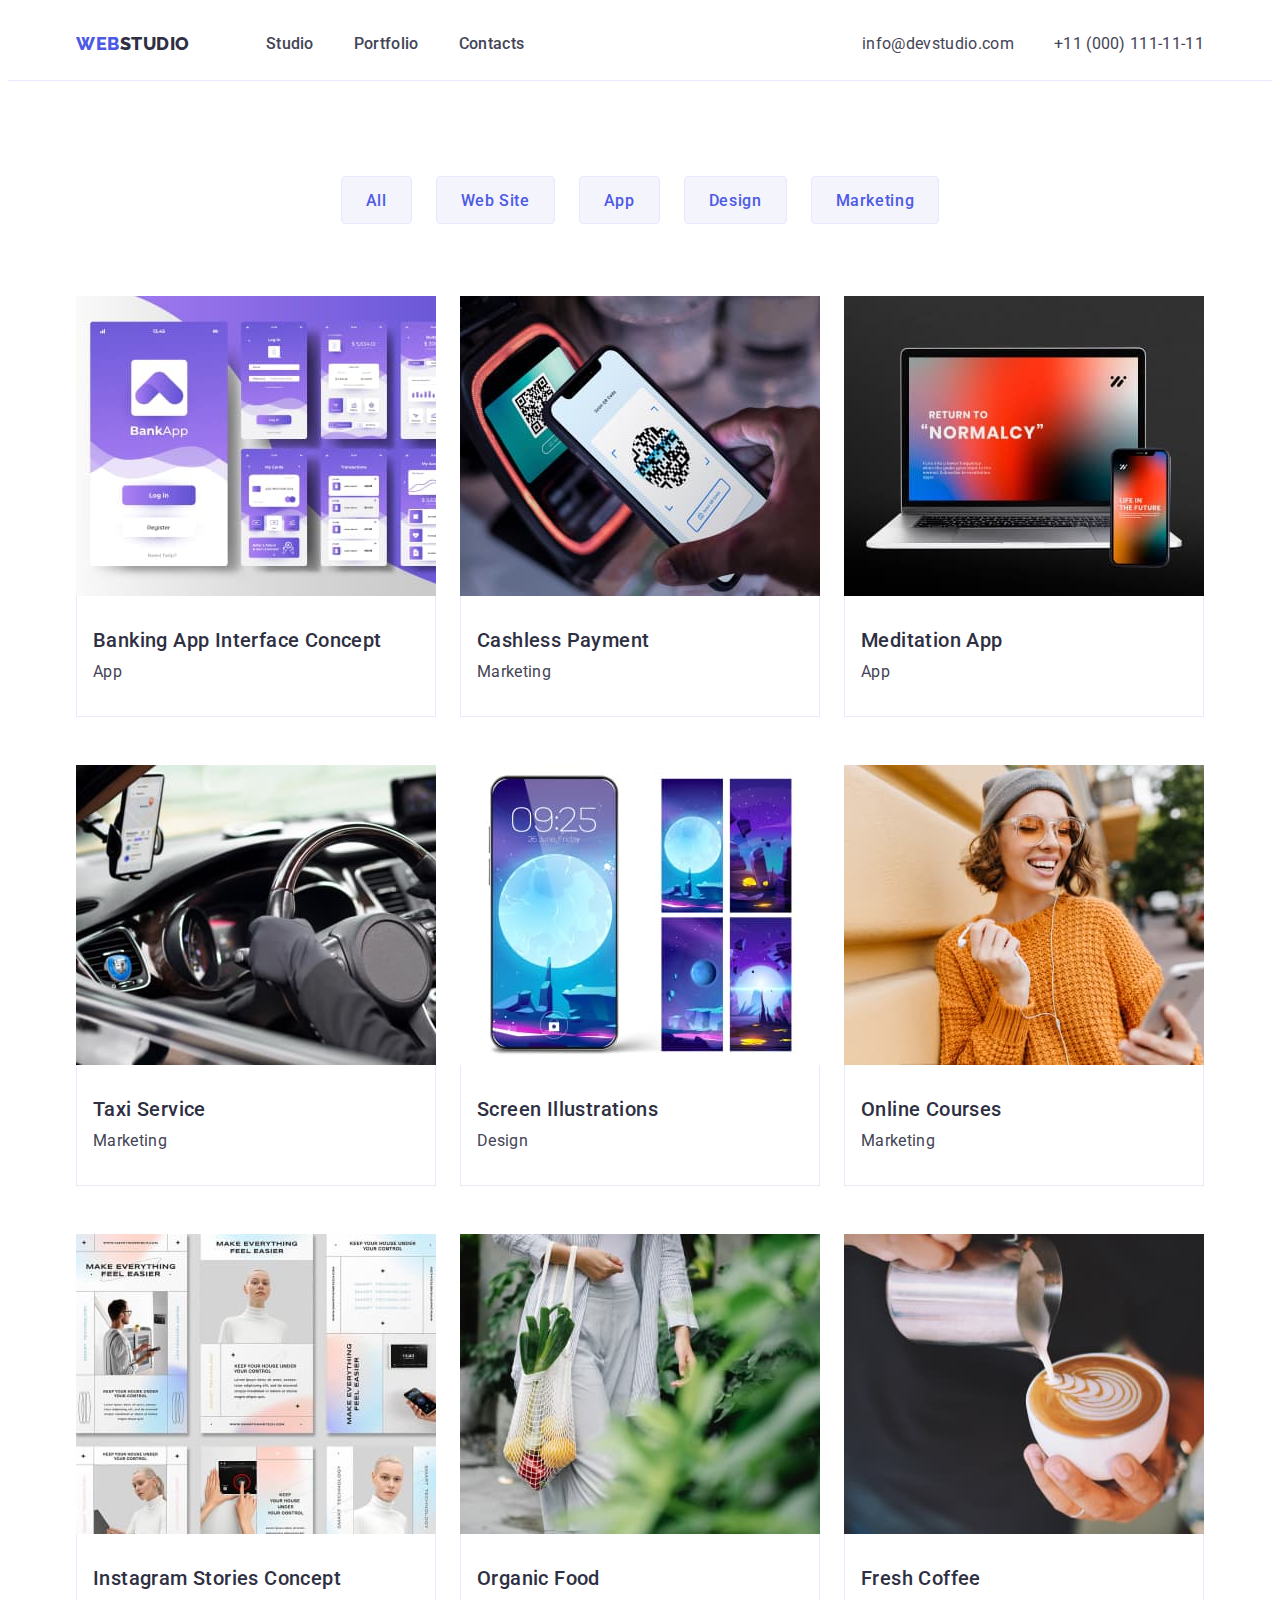
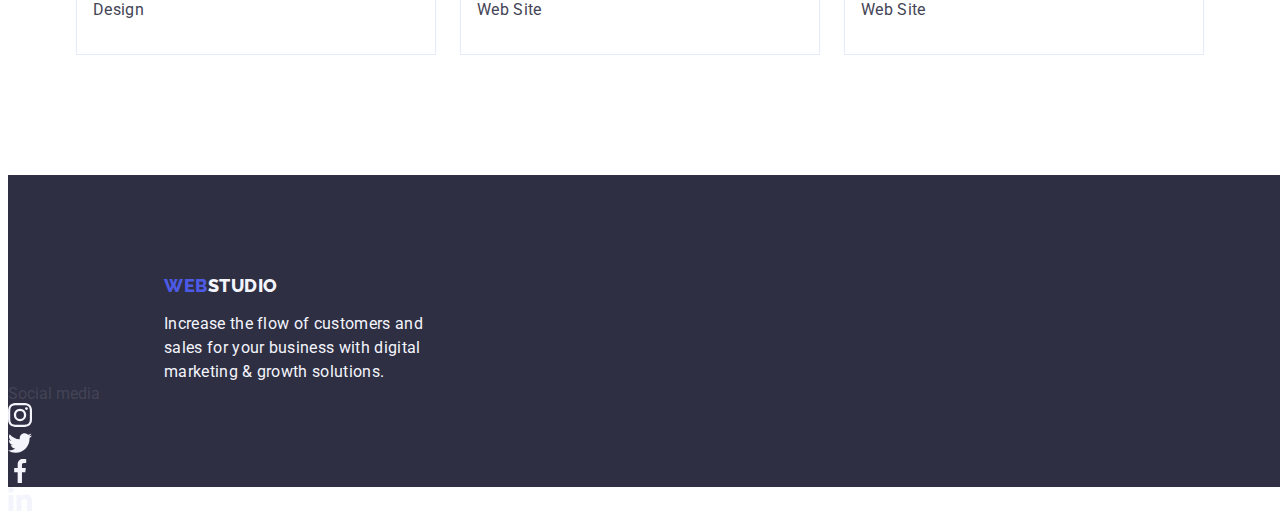
==== portfolio.html @ beffed5a "Initial commit" ====
<!DOCTYPE html>
<html lang="en">

<head>
    <meta charset="UTF-8">
    <meta http-equiv="X-UA-Compatible" content="IE=edge">
    <meta name="viewport" content="width=device-width, initial-scale=1.0">
    <title>goit-markup-hw-04</title>
    <link rel="preconnect" href="https://fonts.googleapis.com">
    <link rel="preconnect" href="https://fonts.gstatic.com" crossorigin>
    <link href="https://fonts.googleapis.com/css2?family=Roboto:wght@400;500;700&family=Raleway:wght@800&display=swap"
        rel="stylesheet">
    <link href="https://cdnjs.cloudflare.com/ajax/libs/modern-normalize/1.1.0/modern-normalize.min.css" rel="stylesheet"
        integrity="sha512-wpPYUAdjBVSE4KJnH1VR1HeZfpl1ub8YT/NKx4PuQ5NmX2tKuGu6U/JRp5y+Y8XG2tV+wKQpNHVUX03MfMFn9Q=="
        crossorigin="anonymous" referrerpolicy="no-referrer">
    <link rel="stylesheet" href="./css/styles.css">
</head>

<body>
    <header class="page-header">
        <div class="container page-header-container">
            <nav class="page-navigation page-navigation-container">
                <a class="logo link logo-container" href="./index.html">Web<span class="logo-studio">Studio</span>
                </a>
                <ul class="menu list">
                    <li class="menu-item"><a class="menu-item link menu-item-container" href="./index.html">Studio</a>
                    </li>
                    <li class="menu-item"><a class="menu-item link menu-item-container"
                            href="./portfolio.html">Portfolio</a></li>
                    <li class="menu-item "><a class="menu-item link menu-item-container" href="">Contacts</a></li>
                </ul>
            </nav>
            <address class="contacts">
                <ul class="address list address-container">
                    <li class="address-item"><a class="address-item link"
                            href="mailto:info@devstudio.com">info@devstudio.com</a>
                    </li>
                    <li class="address-item"><a class="address-item link" href="tel:+110001111111">+11 (000)
                            111-11-11</a>
                    </li>
                </ul>
            </address>
        </div>
    </header>
    <main>
        <section class="link main-container">
            <div class="container menu-port-container">
                <h1 class="section-title visually-hidden">Our portfolio</h1>
                <ul class="list buttons-menu-container">
                    <li>
                        <button class="buttons buttons-container" type="button">All</button>
                    </li>
                    <li>
                        <button class="buttons buttons-container" type="button">Web Site</button>
                    </li>
                    <li>
                        <button class="buttons buttons-container" type="button">App</button>
                    </li>
                    <li>
                        <button class="buttons buttons-container" type="button">Design</button>
                    </li>
                    <li>
                        <button class="buttons buttons-container" type="button">Marketing</button>
                    </li>
                </ul>

                <ul class="list porto-container">
                    <li class="link porto"><a class="img link">
                            <img src="./images/portfolio-1.jpg" alt="banking" width="360" height="300">
                            <div class="ndp-container">
                                <h2 class="name-porto nm-container">Banking App Interface Concept</h2>
                                <p class="descript-porto dnm-container">App</p>
                            </div>
                        </a>
                    </li>
                    <li class="link porto"><a class="img link">
                            <img class="img link" src="./images/portfolio-2.jpg" alt="payment" width="360" height="300">
                            <div class="ndp-container">
                                <h2 class="name-porto nm-container">Cashless Payment</h2>
                                <p class="descript-porto dnm-container">Marketing</p>
                            </div>
                        </a>
                    </li>
                    <li class="link porto"><a class="img link">
                            <img class="img link" src="./images/portfolio-3.jpg" alt="maditation" width="360"
                                height="300">
                            <div class="ndp-container">
                                <h2 class="name-porto nm-container">Meditation App</h2>
                                <p class="descript-porto dnm-container">App</p>
                            </div>
                        </a>
                    </li>
                    <li class="link porto"><a class="img link">
                            <img class="img link" src="./images/portfolio-4.jpg" alt="taxi" width="360" height="300">
                            <div class="ndp-container">
                                <h2 class="name-porto nm-container">Taxi Service</h2>
                                <p class="descript-porto dnm-container">Marketing</p>
                            </div>
                        </a>
                    </li>
                    <li class="link porto"><a class="img link">
                            <img class="img link" src="./images/portfolio-5.jpg" alt="screen" width="360" height="300">
                            <div class="ndp-container">
                                <h2 class="name-porto nm-container">Screen Illustrations</h2>
                                <p class="descript-porto dnm-container">Design</p>
                            </div>
                        </a>
                    </li>
                    <li class="link porto"><a class="img link">
                            <img class="img link" src="./images/portfolio-6.jpg" alt="courses" width="360" height="300">
                            <div class="ndp-container">
                                <h2 class="name-porto nm-container">Online Courses</h2>
                                <p class="descript-porto dnm-container">Marketing</p>
                            </div>
                        </a>
                    </li>
                    <li class="link porto"><a class="img link">
                            <img class="img link" src="./images/portfolio-7.jpg" alt="instagram" width="360"
                                height="300">
                            <div class="ndp-container">
                                <h2 class="name-porto nm-container">Instagram Stories Concept</h2>
                                <p class="descript-porto dnm-container">Design</p>
                            </div>
                        </a>
                    </li>
                    <li class="link porto">
                        <a class="img link">
                            <img class="img link" src="./images/portfolio-8.jpg" alt="food" width="360" height="300">
                            <div class="ndp-container">
                                <h2 class="name-porto nm-container">Organic Food</h2>
                                <p class="descript-porto dnm-container">Web Site</p>
                            </div>
                        </a>
                    </li>
                    <li class="link porto">
                        <a class="img link">
                            <img class="img link" src="./images/portfolio-9.jpg" alt="coffee" width="360" height="300">
                            <div class="ndp-container">
                                <h2 class="name-porto nm-container">Fresh Coffee</h2>
                                <p class="descript-porto dnm-container">Web Site</p>
                            </div>
                        </a>
                    </li>
                </ul>
            </div>
        </section>
    </main>
    <footer class="footer">
        <div class="footer-container">
            <ul class="footer-container list">
                <li>
                    <div class="container footer-container1">
                        <a class="logo link logo-foot-container" href="./index.html">Web<span
                                class="logo-foot-studio">Studio</span>
                        </a>
                        <p class="footer-descript fd-container">Increase the flow of customers and sales for your
                            business
                            with
                            digital marketing
                            &
                            growth solutions.</p>
                    </div>
                </li>
                <li class="media-list-link">
                    <p class="media-list list">Social media</p>
                    <ul class="social-list-footer list">
                        <li class="social-list-item">
                            <a href="" class="social-list-link-footer">
                                <svg class="social-list-icon" aria-label="icon-instagram" width="24" height="24">
                                    <use href="./images/sprite.svg#icon-instagram"></use>
                                </svg>
                            </a>
                        </li>
                        <li class="social-list-item">
                            <a href="" class="social-list-link-footer">
                                <svg class="social-list-icon" aria-label="icon-twitter" width="24" height="24">
                                    <use href="./images/sprite.svg#icon-twitter"></use>
                                </svg>
                            </a>
                        </li>
                        <li class="social-list-item">
                            <a href="" class="social-list-link-footer">
                                <svg class="social-list-icon" aria-label="icon-facebook" width="24" height="24">
                                    <use href="./images/sprite.svg#icon-facebook"></use>
                                </svg>
                            </a>
                        </li>
                        <li class="social-list-item">
                            <a href="" class="social-list-link-footer">
                                <svg class="social-list-icon" aria-label="icon-linkedin" width="24" height="24">
                                    <use href="./images/sprite.svg#icon-linkedin"></use>
                                </svg>
                            </a>
                        </li>
                    </ul>
                </li>
            </ul>
        </div>
    </footer>
</body>

</html>
---- css/styles.css ----
:root {
    --primary-font: 'Roboto', sans-serif;
    --secondary-font: 'Raleway', sans-serif;
    --primary-text-color: #434455;
    --primary-white-color: #ffffff;
    --accent-color: #404bbf;
    --secondary-background-color: #2E2F42;
    --team-background-color: #F4F4FD;
    --btn-color: #4D5AE5;
    --btns-color: #E7E9FC;
}

.list {
    list-style: none;
}

.link {
    text-decoration: none;
}

* {
    box-sizing: border-box;
}

h1,
h2,
h3,
p {
    margin-top: 0;
    margin-bottom: 0;
    padding-left: 0;
}

ul,
ol {
    margin-top: 0;
    margin-bottom: 0;
    padding-left: 0;
}

img {
    display: block;
}

body {
    font-family: 'Roboto', sans-serif;
    color: var(--primary-text-color);
    background-color: var(--primary-white-color);
}

.container {
    width: 1158px;
    margin-left: auto;
    margin-right: auto;
    padding-left: 15px;
    padding-right: 15px;
}

/*HEADER*/
.page-header {
    border-bottom: 1px solid var(--btns-color);
}

.page-header-container {
    display: flex;
    align-items: center;
    margin-right: auto;
}

.page-navigation-container {
    display: flex;
    flex-direction: row;
    align-items: center;
    margin-right: auto;
}

.logo-container {
    margin-left: auto;
    margin-right: 76px;
}

.logo {
    font-family: var(--secondary-font);
    font-weight: 800;
    font-size: 18px;
    line-height: 1.17;
    letter-spacing: 0.03em;
    text-transform: uppercase;
    text-decoration: none;
    color: var(--btn-color);
}

.logo-studio {
    color: var(--secondary-background-color);
}

.menu {
    display: flex;
    align-items: center;
    flex-direction: row;
    gap: 40px;

}

.menu-item:hover,
.menu-item:focus {
    color: var(--accent-color);
}

.menu-item {
    text-decoration: none;
    font-weight: 500;
    font-size: 16px;
    line-height: 1.5;
    letter-spacing: 0.02em;
    color: var(--secondary-background-color);
}

.menu-item-container {
    display: block;
    padding: 24px 0;
    color: var(--primary-text-color);
}

.address-container {
    display: flex;
    align-items: center;
    flex-direction: row;
    gap: 40px;
}

.address {
    font-style: normal;
    font-style: normal;

}

.address-item:hover,
.address-item:focus {
    color: var(--accent-color);
}

.address-item {
    list-style: none;
    text-decoration: none;
    font-weight: 400;
    font-size: 16px;
    line-height: 1.5;
    letter-spacing: 0.02em;
    color: var(--primary-text-color);
}

.main-section {
    background-color: var(--secondary-background-color);
    max-width: 1440px;
    margin-left: auto;
    margin-right: auto;
}

.ms-container {
    padding: 188px 0;
}

.title-container {
    max-width: 496px;
    margin-left: auto;
    margin-right: auto;
}

.title {
    width: 496px;
    font-weight: 700;
    font-size: 56px;
    line-height: 1.07;
    text-align: center;
    letter-spacing: 0.02em;
    color: var(--primary-white-color);
}

.button-container {
    display: block;
    align-items: center;
    justify-content: center;
    min-width: 169px;
    height: 56px;
    flex-direction: row;
    margin-top: 48px;
    margin-left: auto;
    margin-right: auto;
    border-radius: 4px;
    border: none;
}

.button {
    font-family: inherit;
    font-weight: 500;
    font-size: 16px;
    line-height: 1.5;
    letter-spacing: 0.04em;
    color: var(--primary-white-color);
    background-color: var(--btn-color);
    cursor: pointer;
}

.button:hover,
.button:focus {
    background-color: var(--accent-color);
}

.principles-section {
    padding: 120px 0;
}

.section-title {
    width: 1px;
    height: 1px;
    margin: -1px;
    border: 0;
    padding: 0;

    white-space: nowrap;
    clip-path: inset(100%);
    clip: rect(0 0 0 0);
    overflow: hidden;
}

.principles-container {
    display: flex;
    gap: 24px;
}

.tp-container {
    width: calc((100% - 72px) / 4);
}

.top-container {
    margin-bottom: 8px;
}

.top-principles {
    font-weight: 500;
    font-size: 20px;
    line-height: 1.2;
    letter-spacing: 0.02em;
    color: var(--secondary-background-color);
}

.principle-descript {
    font-weight: 400;
    font-size: 16px;
    line-height: 1.5;
    letter-spacing: 0.02em;
    color: var(--primary-text-color);
}

.title-section {
    font-weight: 700;
    font-size: 36px;
    line-height: 1.11;
    max-width: 323;
    text-align: center;
    justify-content: center;
    letter-spacing: 0.02em;
    text-transform: capitalize;
    color: var(--secondary-background-color);
}

.proect-section {
    padding-bottom: 120px;
}

.proect-section-container {
    flex-direction: column;
    align-items: center;
}

.ts-container {
    margin-bottom: 72px;
}

.proect-container {
    display: flex;
    flex-direction: row;
    gap: 24px;
}

.img-proect-container {
    display: flex;
    width: calc((100% - 48px) / 3);
}

.team-section {
    padding: 120px 0;
    background-color: var(--team-background-color);
}

.title-section-team {
    text-align: center;
    font-weight: 700;
    font-size: 36px;
    line-height: 1.11;
    letter-spacing: 0.02em;
    text-transform: capitalize;
    color: var(--secondary-background-color);
}

.team-item-container {
    display: flex;
    flex-direction: row;
    gap: 24px;
}

.img-container {
    width: calc((100% - 72px) / 4);
    box-shadow: 0px 1px 6px rgba(46, 47, 66, 0.08), 0px 1px 1px rgba(46, 47, 66, 0.16), 0px 2px 1px rgba(46, 47, 66, 0.08);
    border-radius: 0px 0px 4px 4px;
}

.img {
    background-color: var(--primary-white-color);
}

.worker {
    padding: 32px 16px;
    text-align: center;
}

.ne-container {
    margin-bottom: 8px;
}

.name-emp {
    font-weight: 500;
    font-size: 20px;
    line-height: 1.2;
    letter-spacing: 0.02em;
    color: var(--secondary-background-color);
}

.team-descript {
    font-size: 16px;
    line-height: 1.5;
    letter-spacing: 0.02em;
    color: var(--primary-text-color);
}

.social-list-icon {}

.logo-foot-studio {
    color: var(--team-background-color);
}

/*portfolio*/
.buttons-menu-container {
    display: flex;
    flex-direction: row;
    align-items: center;
    justify-content: center;
    gap: 24px;
    margin-bottom: 72px;
}

.buttons-container {
    padding: 12px 24px;
    width: auto;
    height: 48px;
    border: 1px solid var(--btns-color);
    border-radius: 4px;
}

.buttons-container:hover,
.buttons-container:focus {
    border: 1px solid transparent;
}

.buttons {
    font-family: 'Roboto', sans-serif;
    font-weight: 500;
    font-size: 16px;
    line-height: 1.5;
    letter-spacing: 0.04em;
    color: var(--btn-color);
    background-color: var(--team-background-color);
    cursor: pointer;
}

.buttons-container:hover,
.buttons-container:focus {
    color: var(--primary-white-color);
    background-color: var(--accent-color);
}

.main-container {
    padding: 96px 0 120px;
}

.porto-container {
    display: flex;
    flex-direction: row;
    align-items: center;
    column-gap: 24px;
    row-gap: 48px;
    flex-wrap: wrap;
    padding-left: 0;
    padding-right: 0;
}

.nm-container {
    margin-bottom: 8px;
}

.ndp-container {
    border: 1px solid var(--btns-color);
    border-top: none;
    padding: 32px 16px;
}

.name-porto {
    font-weight: 500;
    font-size: 20px;
    line-height: 1.2;
    letter-spacing: 0.02em;
    color: var(--secondary-background-color);
}

.descript-porto {
    font-size: 16px;
    line-height: 1.5;
    letter-spacing: 0.02em;
    color: var(--primary-text-color);
}

/*footer*/
.footer {
    background-color: var(--secondary-background-color);
    width: 1440px;
    height: 312px;
    margin-left: auto;
    margin-right: auto;
    padding: 100px 0;
}

.logo-foot-container {
    display: inline-block;
    margin-bottom: 16px;
}

.logo-foot-studio {
    color: var(--team-background-color);
}

.footer-descript {
    max-width: 264px;
    color: var(--team-background-color);
    font-weight: 400;
    font-size: 16px;
    line-height: 1.5;
    letter-spacing: 0.02em;
}
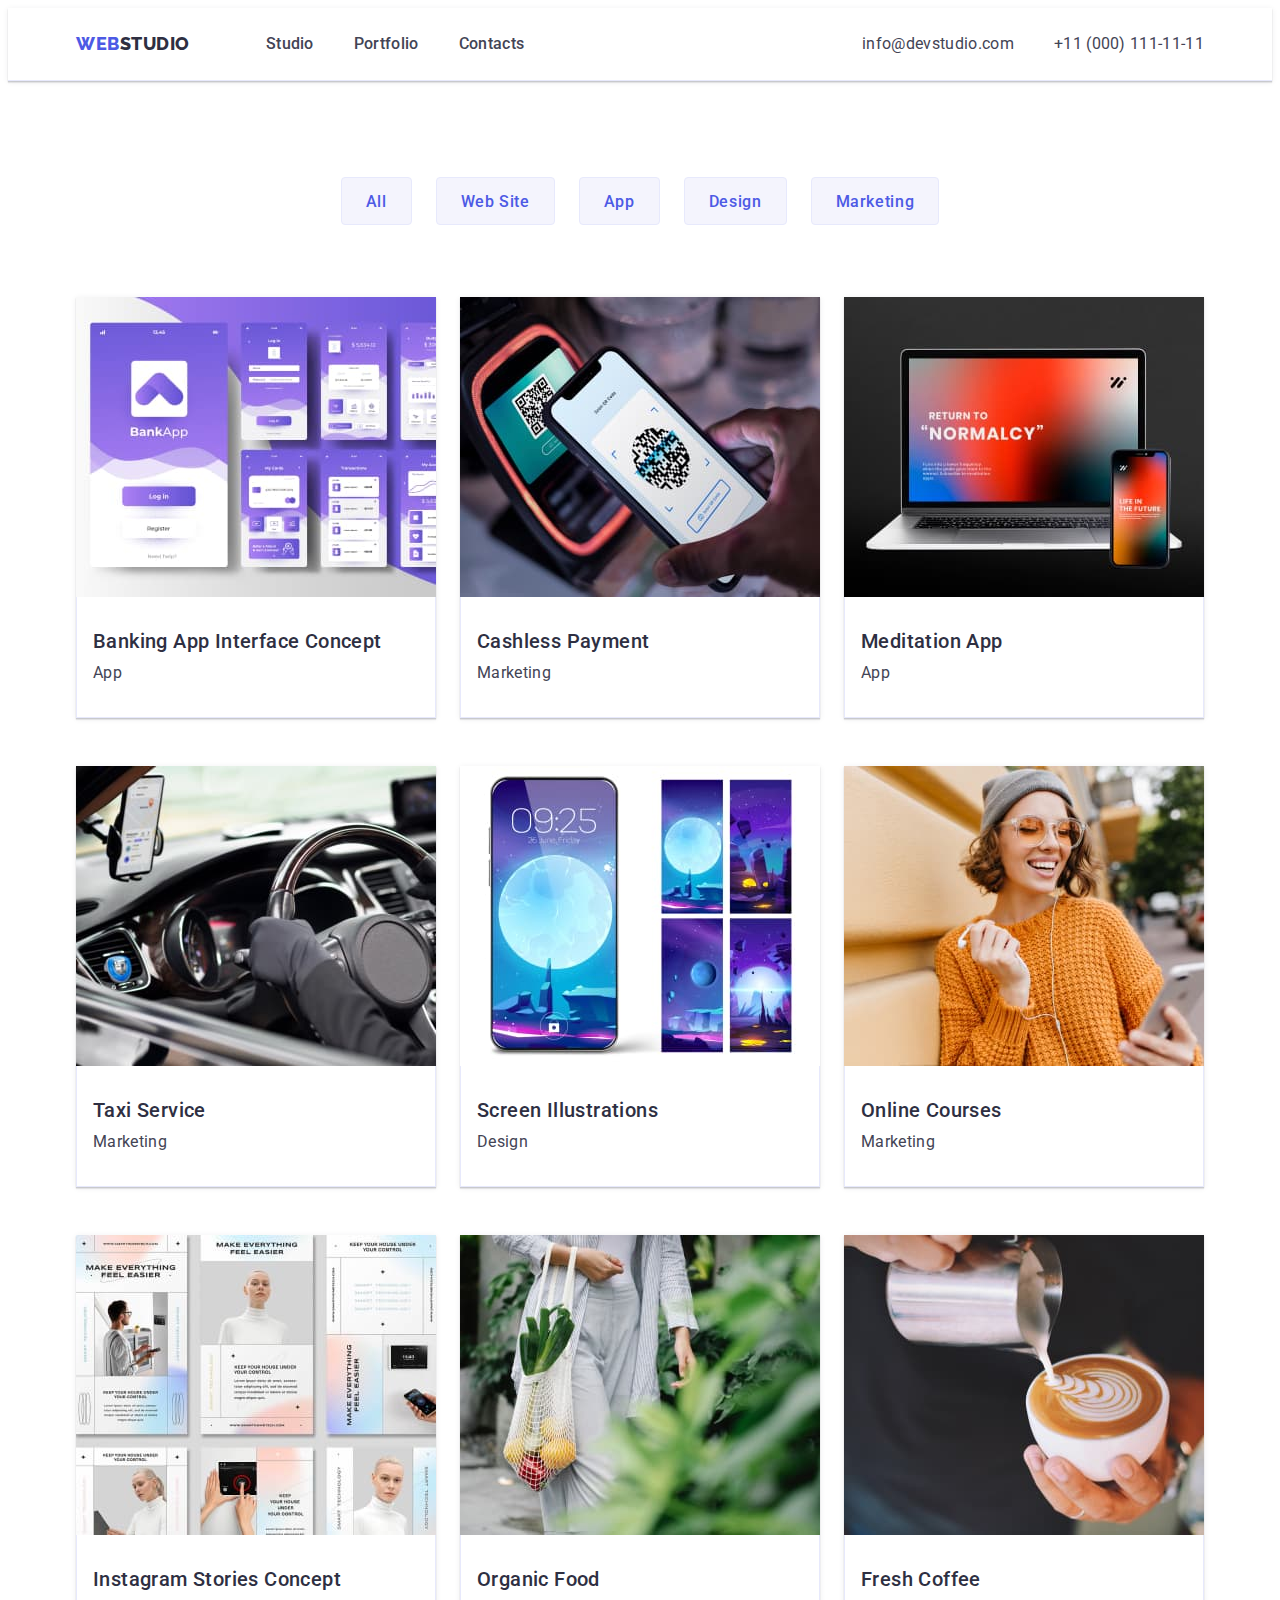
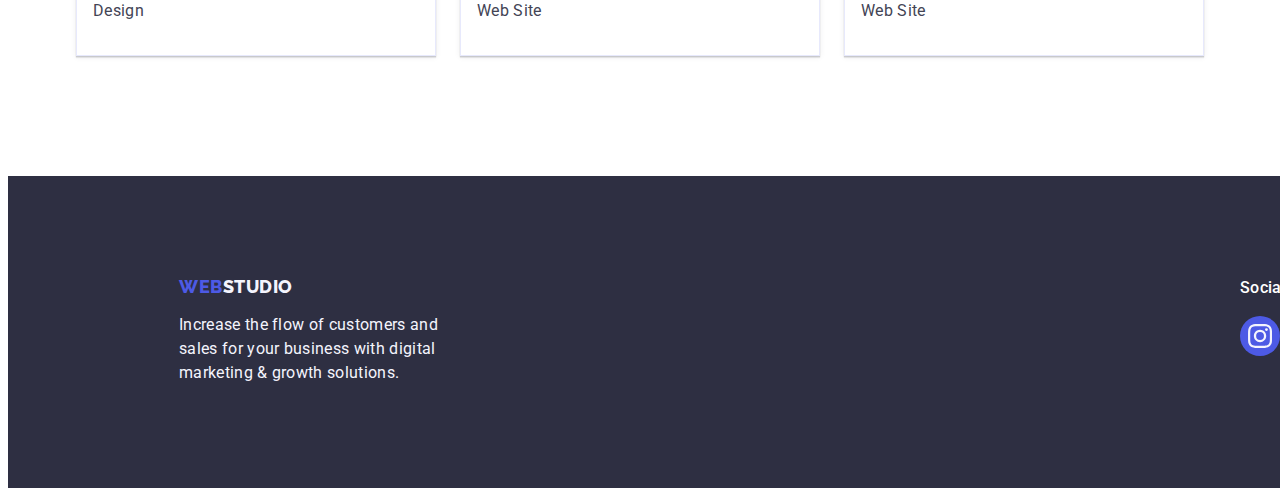
==== commit b244de6c: "2131" ====
--- a/portfolio.html
+++ b/portfolio.html
@@ -145,56 +145,52 @@
             </div>
         </section>
     </main>
-    <footer class="footer">
-        <div class="footer-container">
-            <ul class="footer-container list">
-                <li>
-                    <div class="container footer-container1">
-                        <a class="logo link logo-foot-container" href="./index.html">Web<span
-                                class="logo-foot-studio">Studio</span>
+    <footer>
+        <div class="footer">
+            <div class="container footer-container1">
+                <a class="logo link logo-foot-container" href="./index.html">Web<span
+                        class="logo-foot-studio">Studio</span>
+                </a>
+                <p class="footer-descript fd-container">Increase the flow of customers and sales for your
+                    business
+                    with
+                    digital marketing
+                    &
+                    growth solutions.</p>
+            </div>
+            <div>
+                <p class="media-list list">Social media</p>
+                <ul class="social-list-footer list">
+                    <li class="social-list-item">
+                        <a href="" class="social-list-link-footer">
+                            <svg class="social-list-icon" aria-label="icon-instagram" width="24" height="24">
+                                <use href="./images/icons.svg#icon-instagram"></use>
+                            </svg>
                         </a>
-                        <p class="footer-descript fd-container">Increase the flow of customers and sales for your
-                            business
-                            with
-                            digital marketing
-                            &
-                            growth solutions.</p>
-                    </div>
-                </li>
-                <li class="media-list-link">
-                    <p class="media-list list">Social media</p>
-                    <ul class="social-list-footer list">
-                        <li class="social-list-item">
-                            <a href="" class="social-list-link-footer">
-                                <svg class="social-list-icon" aria-label="icon-instagram" width="24" height="24">
-                                    <use href="./images/sprite.svg#icon-instagram"></use>
-                                </svg>
-                            </a>
-                        </li>
-                        <li class="social-list-item">
-                            <a href="" class="social-list-link-footer">
-                                <svg class="social-list-icon" aria-label="icon-twitter" width="24" height="24">
-                                    <use href="./images/sprite.svg#icon-twitter"></use>
-                                </svg>
-                            </a>
-                        </li>
-                        <li class="social-list-item">
-                            <a href="" class="social-list-link-footer">
-                                <svg class="social-list-icon" aria-label="icon-facebook" width="24" height="24">
-                                    <use href="./images/sprite.svg#icon-facebook"></use>
-                                </svg>
-                            </a>
-                        </li>
-                        <li class="social-list-item">
-                            <a href="" class="social-list-link-footer">
-                                <svg class="social-list-icon" aria-label="icon-linkedin" width="24" height="24">
-                                    <use href="./images/sprite.svg#icon-linkedin"></use>
-                                </svg>
-                            </a>
-                        </li>
-                    </ul>
-                </li>
-            </ul>
+                    </li>
+                    <li class="social-list-item">
+                        <a href="" class="social-list-link-footer">
+                            <svg class="social-list-icon" aria-label="icon-twitter" width="24" height="24">
+                                <use href="./images/icons.svg#icon-twitter"></use>
+                            </svg>
+                        </a>
+                    </li>
+                    <li class="social-list-item">
+                        <a href="" class="social-list-link-footer">
+                            <svg class="social-list-icon" aria-label="icon-facebook" width="24" height="24">
+                                <use href="./images/icons.svg#icon-facebook"></use>
+                            </svg>
+                        </a>
+                    </li>
+                    <li class="social-list-item">
+                        <a href="" class="social-list-link-footer">
+                            <svg class="social-list-icon" aria-label="icon-linkedin" width="24" height="24">
+                                <use href="./images/icons.svg#icon-linkedin"></use>
+                            </svg>
+                        </a>
+                    </li>
+                </ul>
+            </div>
         </div>
     </footer>
 </body>
--- a/css/styles.css
+++ b/css/styles.css
@@ -8,6 +8,7 @@
     --team-background-color: #F4F4FD;
     --btn-color: #4D5AE5;
     --btns-color: #E7E9FC;
+    --customs-icon-color: #8e8f99;
 }
 
 .list {
@@ -59,12 +60,14 @@
 /*HEADER*/
 .page-header {
     border-bottom: 1px solid var(--btns-color);
+    box-shadow: 0px 2px 1px rgba(46, 47, 66, 0.08), 0px 1px 1px rgba(46, 47, 66, 0.16), 0px 1px 6px rgba(46, 47, 66, 0.08);
 }
 
 .page-header-container {
     display: flex;
     align-items: center;
     margin-right: auto;
+
 }
 
 .page-navigation-container {
@@ -155,6 +158,10 @@
     max-width: 1440px;
     margin-left: auto;
     margin-right: auto;
+    background-image: linear-gradient(rgba(46, 47, 66, 0.7), rgba(46, 47, 66, 0.7)), url("../images/hero/bg-hero.jpg");
+    background-size: cover;
+    background-repeat: no-repeat;
+    background-position: center;
 }
 
 .ms-container {
@@ -211,18 +218,37 @@
     padding: 120px 0;
 }
 
-.section-title {
+.visually-hidden {
+    position: absolute;
+    white-space: nowrap;
     width: 1px;
     height: 1px;
-    margin: -1px;
+    overflow: hidden;
     border: 0;
     padding: 0;
-
-    white-space: nowrap;
-    clip-path: inset(100%);
     clip: rect(0 0 0 0);
-    overflow: hidden;
-}
+    clip-path: inset(50%);
+    margin: -1px;
+}
+
+.icon-container {
+    display: flex;
+    justify-content: center;
+    align-items: center;
+    background-color: var(--team-background-color);
+    height: 112px;
+    border-radius: 4px;
+    margin-bottom: 8px;
+}
+
+.icon-princ-container {
+
+    display: flex;
+    justify-content: center;
+    align-items: center;
+}
+
+.icon-princ {}
 
 .principles-container {
     display: flex;
@@ -234,6 +260,7 @@
 }
 
 .top-container {
+    margin-top: 8px;
     margin-bottom: 8px;
 }
 
@@ -321,8 +348,39 @@
 }
 
 .worker {
-    padding: 32px 16px;
+    padding: 32px 0;
     text-align: center;
+}
+
+.social-list {
+    display: flex;
+    justify-content: center;
+    gap: 24px;
+    margin-top: 8px;
+}
+
+.social-list-item {
+    width: 40px;
+    height: 40px;
+}
+
+.social-list-link {
+    display: flex;
+    align-items: center;
+    justify-content: center;
+    width: 100%;
+    height: 100%;
+    background-color: var(--btn-color);
+    border-radius: 50%;
+}
+
+.social-list-icon {
+    fill: var(--team-background-color)
+}
+
+.social-list-link:hover,
+.social-list-link:focus {
+    background-color: var(--accent-color);
 }
 
 .ne-container {
@@ -344,7 +402,57 @@
     color: var(--primary-text-color);
 }
 
-.social-list-icon {}
+.customs-section {
+    padding-top: 120px;
+    padding-bottom: 120px;
+}
+
+.customers-container {
+    font-style: normal;
+    font-weight: 700;
+    font-size: 36px;
+    margin-bottom: 72px;
+    text-align: center;
+    line-height: 1.1;
+    letter-spacing: 0.02em;
+    text-transform: capitalize;
+    color: var(--secondary-background-color);
+}
+
+.customs-list {
+    display: flex;
+    flex-direction: row;
+    gap: 24px;
+    align-items: center;
+    justify-content: center;
+    margin-bottom: 120px;
+}
+
+.customs-list-item {
+    width: calc((100% - 120px) / 6);
+    height: 88px;
+}
+
+.customs-list-link {
+    width: 100%;
+    height: 100%;
+    display: flex;
+    align-items: center;
+    justify-content: center;
+    color: var(--customs-icon-color);
+    border: 1px solid #8E8F99;
+    border-radius: 4px;
+}
+
+.customs-list-link:hover,
+.customs-list-link:focus {
+    color: #404bbf;
+    border-color: #404bbf;
+}
+
+.customs-list-icon {
+    fill: currentColor;
+}
 
 .logo-foot-studio {
     color: var(--team-background-color);
@@ -405,6 +513,10 @@
     padding-right: 0;
 }
 
+.porto {
+    box-shadow: 0px 1px 6px rgba(46, 47, 66, 0.08), 0px 1px 1px rgba(46, 47, 66, 0.16), 0px 2px 1px rgba(46, 47, 66, 0.08);
+}
+
 .nm-container {
     margin-bottom: 8px;
 }
@@ -432,17 +544,23 @@
 
 /*footer*/
 .footer {
+    display: flex;
+    align-items: baseline;
     background-color: var(--secondary-background-color);
     width: 1440px;
     height: 312px;
     margin-left: auto;
-    margin-right: auto;
     padding: 100px 0;
+}
+
+.footer-container1 {
+    margin-right: 120px;
 }
 
 .logo-foot-container {
     display: inline-block;
     margin-bottom: 16px;
+    margin-left: 156px;
 }
 
 .logo-foot-studio {
@@ -456,4 +574,39 @@
     font-size: 16px;
     line-height: 1.5;
     letter-spacing: 0.02em;
+    margin-left: 156px;
+}
+
+.media-list {
+    font-size: 16px;
+    font-weight: 500;
+    line-height: 1.5;
+    letter-spacing: 0.02em;
+    color: var(--primary-white-color);
+    margin-bottom: 16px;
+}
+
+.social-list-footer {
+    display: flex;
+    gap: 16px;
+}
+
+.social-list-item {
+    width: 40px;
+    height: 40px;
+}
+
+.social-list-link-footer {
+    display: flex;
+    align-items: center;
+    justify-content: center;
+    width: 100%;
+    height: 100%;
+    background-color: var(--btn-color);
+    border-radius: 50%;
+}
+
+.social-list-link-footer:hover,
+.social-list-link-footer:focus {
+    background-color: #31d0aa;
 }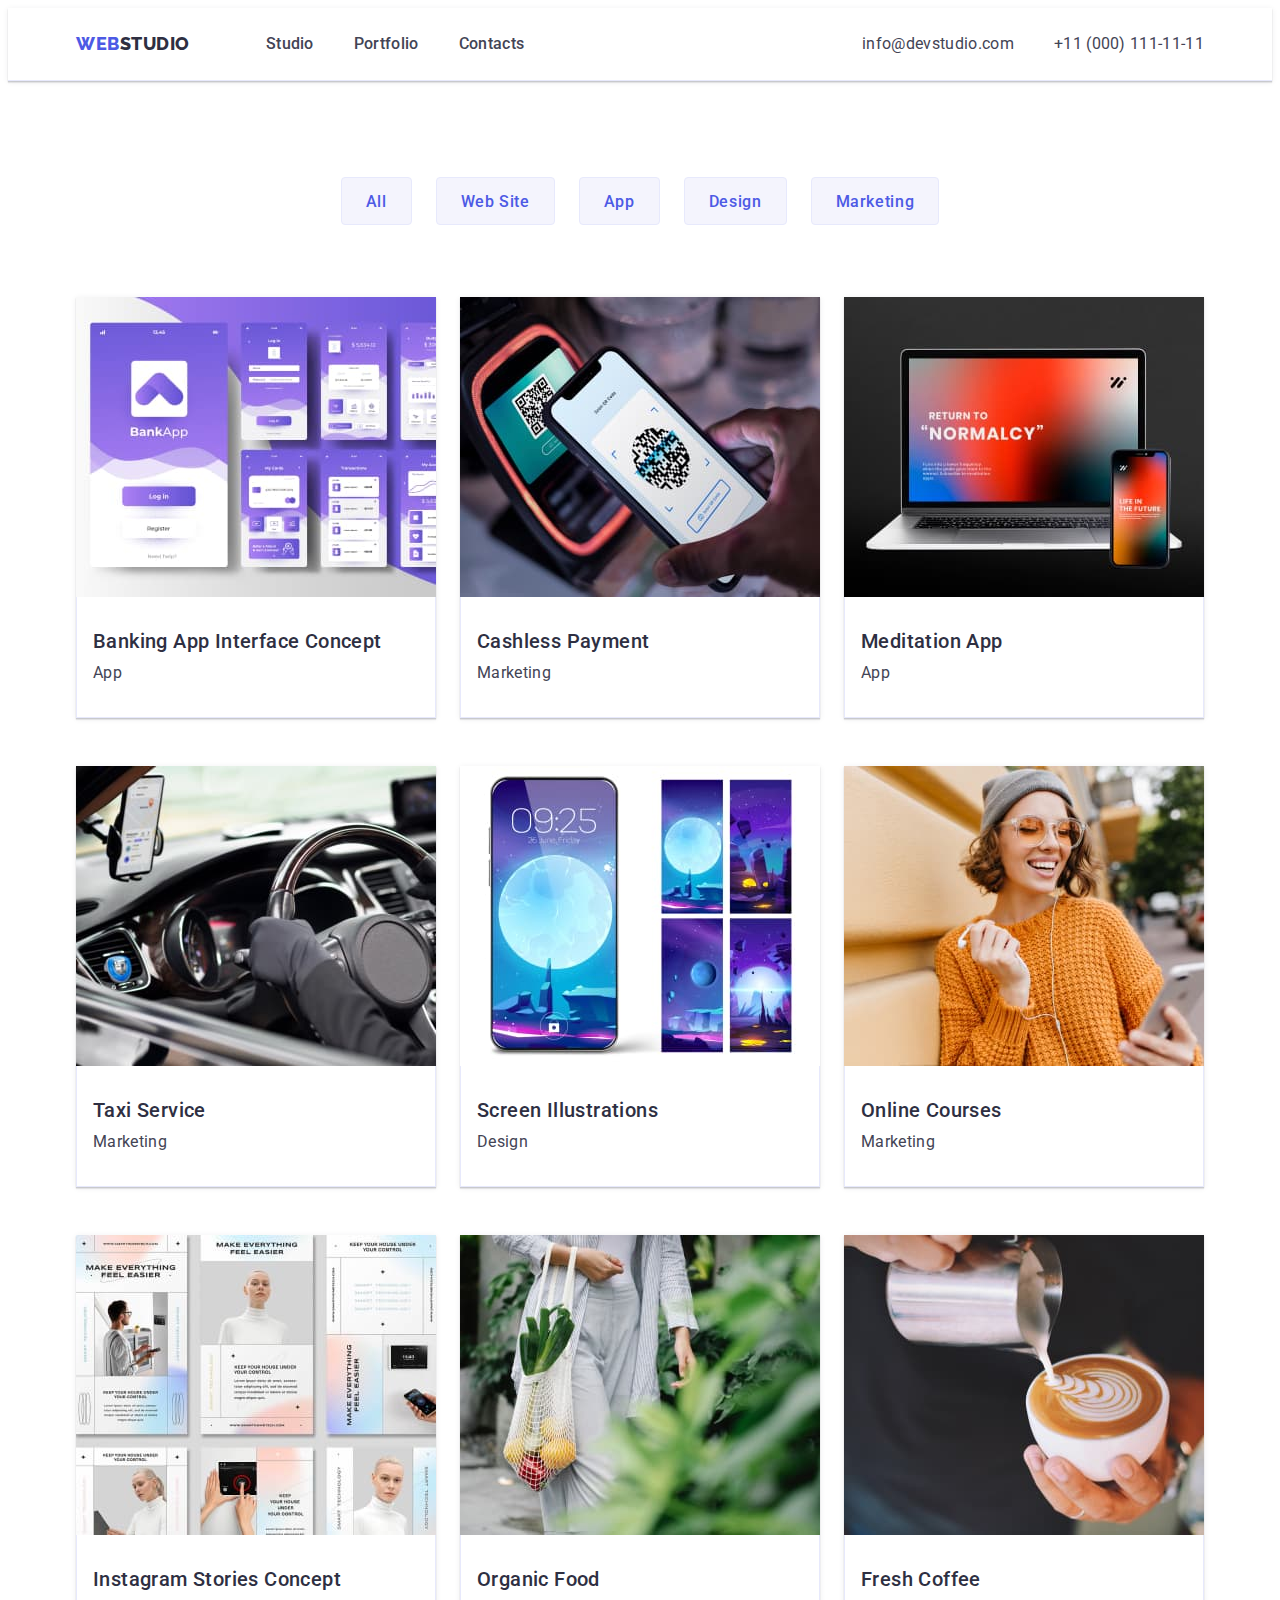
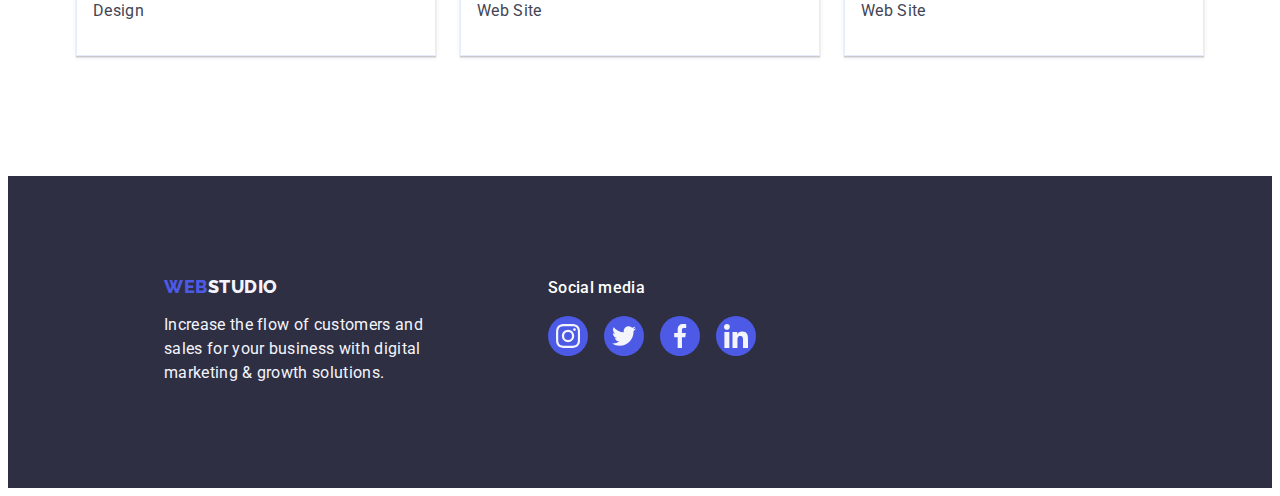
==== commit 63be5f78: "2248" ====
--- a/portfolio.html
+++ b/portfolio.html
@@ -147,7 +147,7 @@
     </main>
     <footer>
         <div class="footer">
-            <div class="container footer-container1">
+            <div class="footer-container1">
                 <a class="logo link logo-foot-container" href="./index.html">Web<span
                         class="logo-foot-studio">Studio</span>
                 </a>
--- a/css/styles.css
+++ b/css/styles.css
@@ -248,8 +248,6 @@
     align-items: center;
 }
 
-.icon-princ {}
-
 .principles-container {
     display: flex;
     gap: 24px;
@@ -479,6 +477,7 @@
 .buttons-container:hover,
 .buttons-container:focus {
     border: 1px solid transparent;
+    box-shadow: 0px 3px 1px rgba(0, 0, 0, 0.1), 0px 2px 1px rgba(0, 0, 0, 0.08), 0px 2px 2px rgba(0, 0, 0, 0.12);
 }
 
 .buttons {
@@ -517,6 +516,15 @@
     box-shadow: 0px 1px 6px rgba(46, 47, 66, 0.08), 0px 1px 1px rgba(46, 47, 66, 0.16), 0px 2px 1px rgba(46, 47, 66, 0.08);
 }
 
+.img {
+    display: block;
+}
+
+.img:hover,
+.img:focus {
+    box-shadow: 0px 1px 6px rgba(46, 47, 66, 0.08), 0px 1px 1px rgba(46, 47, 66, 0.16), 0px 2px 1px rgba(46, 47, 66, 0.08);
+}
+
 .nm-container {
     margin-bottom: 8px;
 }
@@ -547,14 +555,14 @@
     display: flex;
     align-items: baseline;
     background-color: var(--secondary-background-color);
-    width: 1440px;
     height: 312px;
-    margin-left: auto;
     padding: 100px 0;
 }
 
 .footer-container1 {
+    margin-left: 0;
     margin-right: 120px;
+    max-width: 450px;
 }
 
 .logo-foot-container {
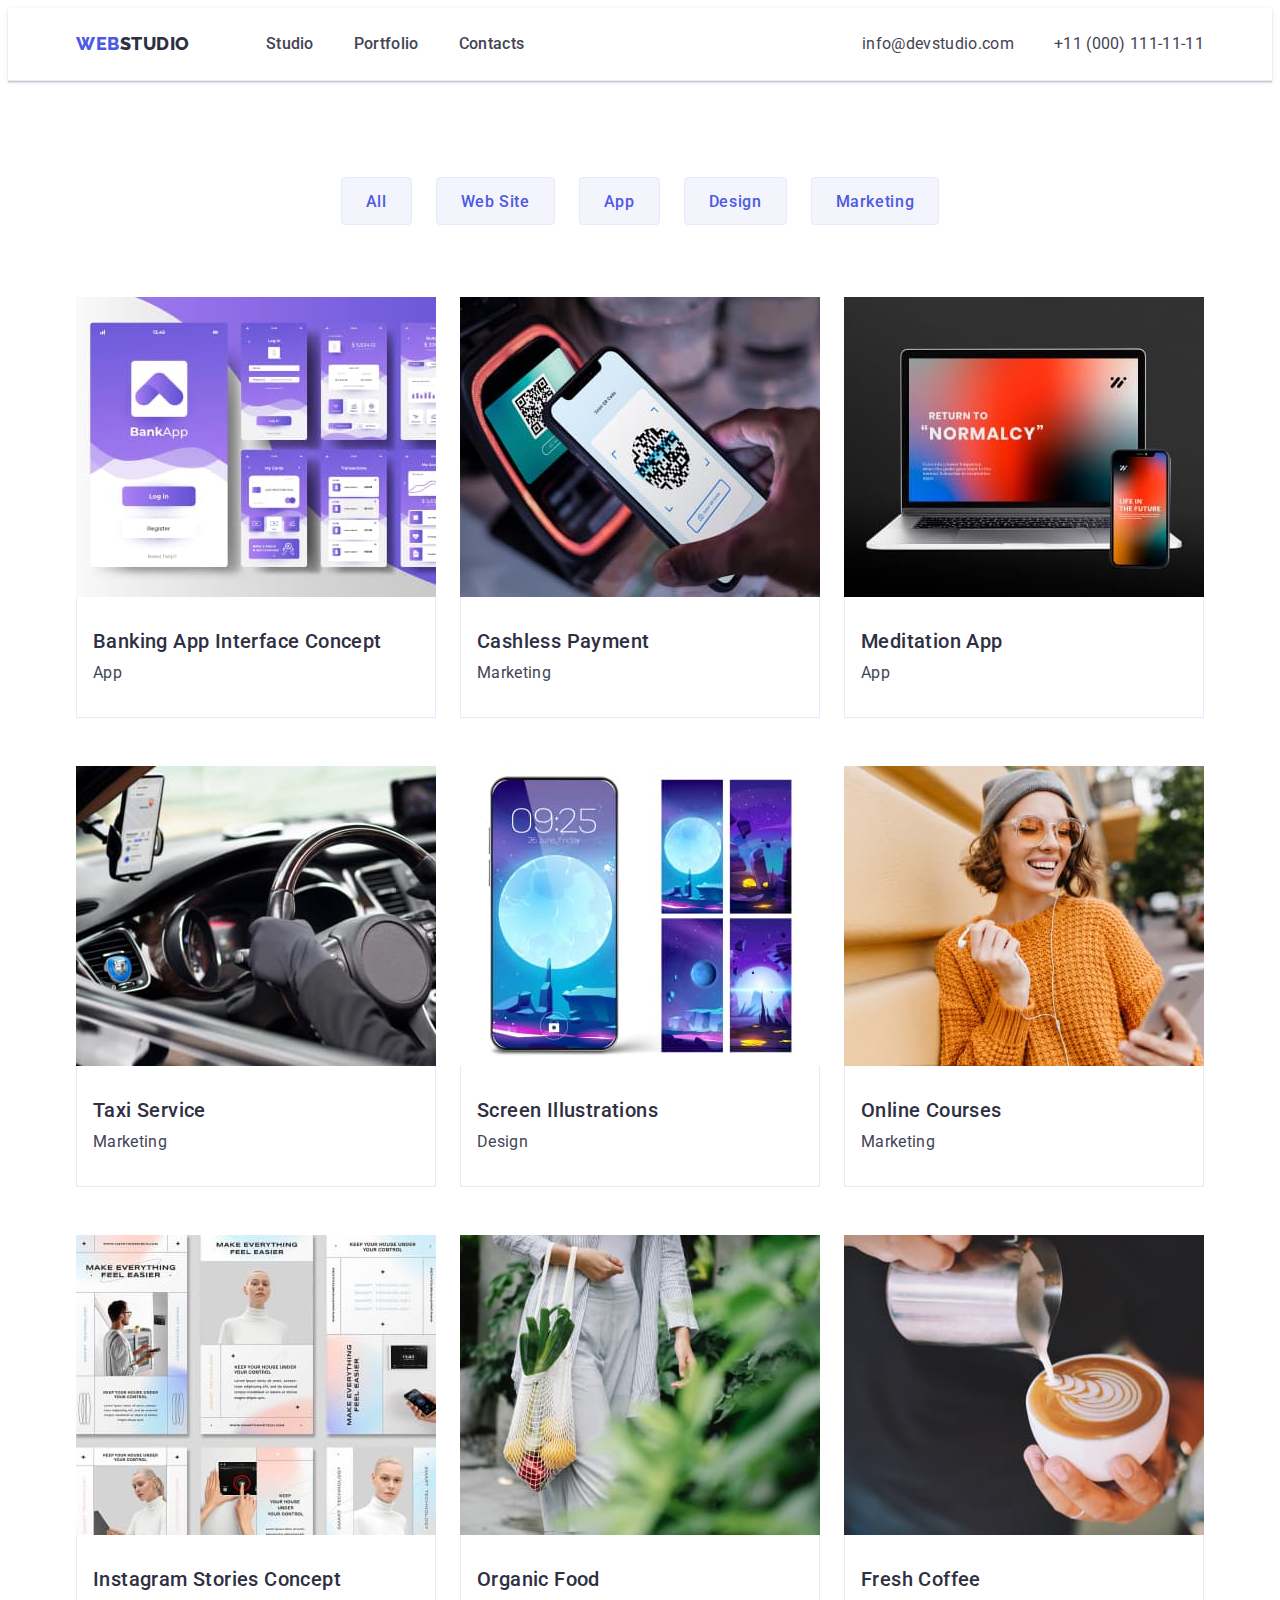
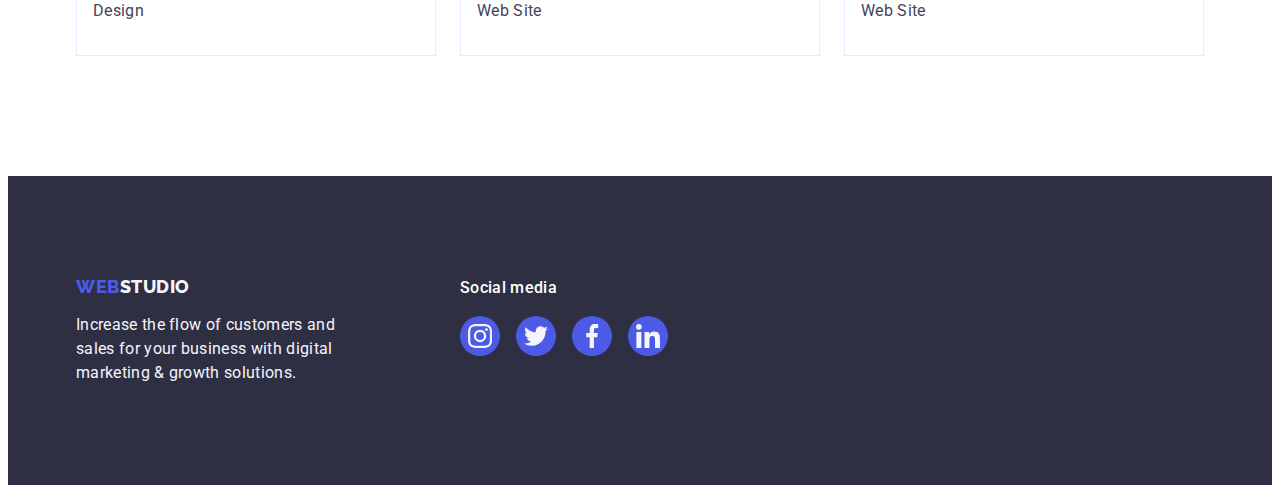
==== commit 04e508e5: "1705 2247" ====
--- a/portfolio.html
+++ b/portfolio.html
@@ -26,7 +26,8 @@
                     <li class="menu-item"><a class="menu-item link menu-item-container" href="./index.html">Studio</a>
                     </li>
                     <li class="menu-item"><a class="menu-item link menu-item-container"
-                            href="./portfolio.html">Portfolio</a></li>
+                            href="./portfolio.html">Portfolio</a>
+                    </li>
                     <li class="menu-item "><a class="menu-item link menu-item-container" href="">Contacts</a></li>
                 </ul>
             </nav>
@@ -65,7 +66,8 @@
                 </ul>
 
                 <ul class="list porto-container">
-                    <li class="link porto"><a class="img link">
+                    <li class="link porto">
+                        <a href="" class="img link">
                             <img src="./images/portfolio-1.jpg" alt="banking" width="360" height="300">
                             <div class="ndp-container">
                                 <h2 class="name-porto nm-container">Banking App Interface Concept</h2>
@@ -73,50 +75,54 @@
                             </div>
                         </a>
                     </li>
-                    <li class="link porto"><a class="img link">
-                            <img class="img link" src="./images/portfolio-2.jpg" alt="payment" width="360" height="300">
+                    <li class="link porto">
+                        <a href="" class="img link">
+                            <img src="./images/portfolio-2.jpg" alt="payment" width="360" height="300">
                             <div class="ndp-container">
                                 <h2 class="name-porto nm-container">Cashless Payment</h2>
                                 <p class="descript-porto dnm-container">Marketing</p>
                             </div>
                         </a>
                     </li>
-                    <li class="link porto"><a class="img link">
-                            <img class="img link" src="./images/portfolio-3.jpg" alt="maditation" width="360"
-                                height="300">
+                    <li class="link porto">
+                        <a href="" class="img link">
+                            <img src="./images/portfolio-3.jpg" alt="maditation" width="360" height="300">
                             <div class="ndp-container">
                                 <h2 class="name-porto nm-container">Meditation App</h2>
                                 <p class="descript-porto dnm-container">App</p>
                             </div>
                         </a>
                     </li>
-                    <li class="link porto"><a class="img link">
-                            <img class="img link" src="./images/portfolio-4.jpg" alt="taxi" width="360" height="300">
+                    <li class="link porto">
+                        <a href="" class="img link">
+                            <img src="./images/portfolio-4.jpg" alt="taxi" width="360" height="300">
                             <div class="ndp-container">
                                 <h2 class="name-porto nm-container">Taxi Service</h2>
                                 <p class="descript-porto dnm-container">Marketing</p>
                             </div>
                         </a>
                     </li>
-                    <li class="link porto"><a class="img link">
-                            <img class="img link" src="./images/portfolio-5.jpg" alt="screen" width="360" height="300">
+                    <li class="link porto">
+                        <a href="" class="img link">
+                            <img src="./images/portfolio-5.jpg" alt="screen" width="360" height="300">
                             <div class="ndp-container">
                                 <h2 class="name-porto nm-container">Screen Illustrations</h2>
                                 <p class="descript-porto dnm-container">Design</p>
                             </div>
                         </a>
                     </li>
-                    <li class="link porto"><a class="img link">
-                            <img class="img link" src="./images/portfolio-6.jpg" alt="courses" width="360" height="300">
+                    <li class="link porto">
+                        <a href="" class="img link">
+                            <img src="./images/portfolio-6.jpg" alt="courses" width="360" height="300">
                             <div class="ndp-container">
                                 <h2 class="name-porto nm-container">Online Courses</h2>
                                 <p class="descript-porto dnm-container">Marketing</p>
                             </div>
                         </a>
                     </li>
-                    <li class="link porto"><a class="img link">
-                            <img class="img link" src="./images/portfolio-7.jpg" alt="instagram" width="360"
-                                height="300">
+                    <li class="link porto">
+                        <a href="" class="img link">
+                            <img src="./images/portfolio-7.jpg" alt="instagram" width="360" height="300">
                             <div class="ndp-container">
                                 <h2 class="name-porto nm-container">Instagram Stories Concept</h2>
                                 <p class="descript-porto dnm-container">Design</p>
@@ -124,8 +130,8 @@
                         </a>
                     </li>
                     <li class="link porto">
-                        <a class="img link">
-                            <img class="img link" src="./images/portfolio-8.jpg" alt="food" width="360" height="300">
+                        <a href="" class="img link">
+                            <img src="./images/portfolio-8.jpg" alt="food" width="360" height="300">
                             <div class="ndp-container">
                                 <h2 class="name-porto nm-container">Organic Food</h2>
                                 <p class="descript-porto dnm-container">Web Site</p>
@@ -133,8 +139,8 @@
                         </a>
                     </li>
                     <li class="link porto">
-                        <a class="img link">
-                            <img class="img link" src="./images/portfolio-9.jpg" alt="coffee" width="360" height="300">
+                        <a href="" class="img link">
+                            <img src="./images/portfolio-9.jpg" alt="coffee" width="360" height="300">
                             <div class="ndp-container">
                                 <h2 class="name-porto nm-container">Fresh Coffee</h2>
                                 <p class="descript-porto dnm-container">Web Site</p>
@@ -145,8 +151,8 @@
             </div>
         </section>
     </main>
-    <footer>
-        <div class="footer">
+    <footer class="footer">
+        <div class="container footer-container">
             <div class="footer-container1">
                 <a class="logo link logo-foot-container" href="./index.html">Web<span
                         class="logo-foot-studio">Studio</span>
--- a/css/styles.css
+++ b/css/styles.css
@@ -186,11 +186,8 @@
 
 .button-container {
     display: block;
-    align-items: center;
-    justify-content: center;
     min-width: 169px;
     height: 56px;
-    flex-direction: row;
     margin-top: 48px;
     margin-left: auto;
     margin-right: auto;
@@ -207,6 +204,7 @@
     color: var(--primary-white-color);
     background-color: var(--btn-color);
     cursor: pointer;
+    box-shadow: 0px 4px 4px rgba(0, 0, 0, 0.15);
 }
 
 .button:hover,
@@ -238,11 +236,9 @@
     background-color: var(--team-background-color);
     height: 112px;
     border-radius: 4px;
-    margin-bottom: 8px;
 }
 
 .icon-princ-container {
-
     display: flex;
     justify-content: center;
     align-items: center;
@@ -310,7 +306,6 @@
 }
 
 .img-proect-container {
-    display: flex;
     width: calc((100% - 48px) / 3);
 }
 
@@ -342,7 +337,7 @@
 }
 
 .img {
-    background-color: var(--primary-white-color);
+    display: block;
 }
 
 .worker {
@@ -423,7 +418,6 @@
     gap: 24px;
     align-items: center;
     justify-content: center;
-    margin-bottom: 120px;
 }
 
 .customs-list-item {
@@ -512,10 +506,6 @@
     padding-right: 0;
 }
 
-.porto {
-    box-shadow: 0px 1px 6px rgba(46, 47, 66, 0.08), 0px 1px 1px rgba(46, 47, 66, 0.16), 0px 2px 1px rgba(46, 47, 66, 0.08);
-}
-
 .img {
     display: block;
 }
@@ -552,11 +542,13 @@
 
 /*footer*/
 .footer {
+    background-color: var(--secondary-background-color);
+    padding: 100px 0;
+}
+
+.footer-container {
     display: flex;
     align-items: baseline;
-    background-color: var(--secondary-background-color);
-    height: 312px;
-    padding: 100px 0;
 }
 
 .footer-container1 {
@@ -568,7 +560,6 @@
 .logo-foot-container {
     display: inline-block;
     margin-bottom: 16px;
-    margin-left: 156px;
 }
 
 .logo-foot-studio {
@@ -582,7 +573,6 @@
     font-size: 16px;
     line-height: 1.5;
     letter-spacing: 0.02em;
-    margin-left: 156px;
 }
 
 .media-list {
